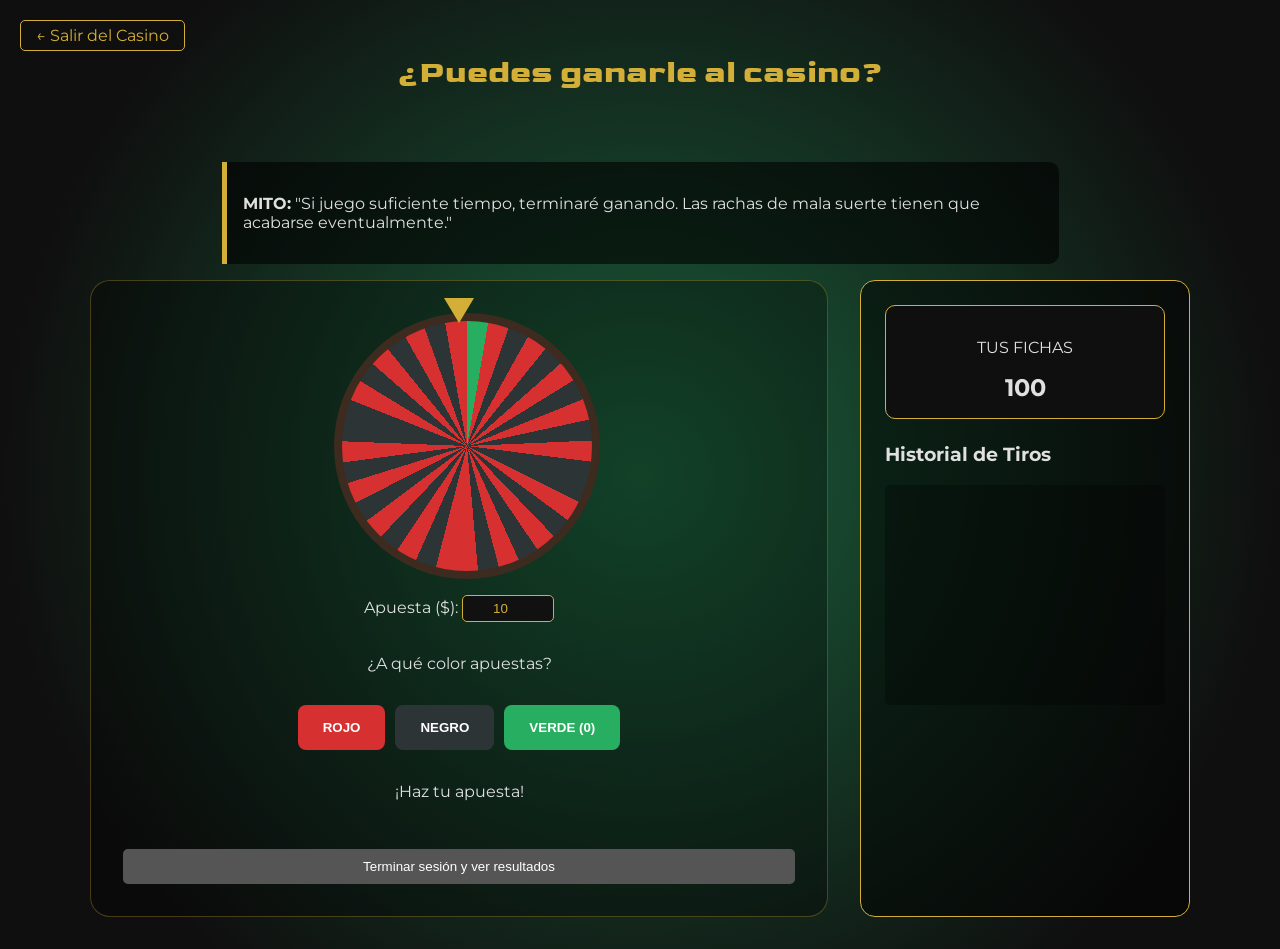
==== games/juego2.html @ fd995ca7 "Initial commit: Proyecto Rompiendo Mitos de Probabilidad" ====
<!DOCTYPE html>
<html lang="es">
<head>
    <meta charset="UTF-8">
    <meta name="viewport" content="width=device-width, initial-scale=1.0">
    <title>Juego 2: ¿Puedes ganarle al casino?</title>
    <link href="https://fonts.googleapis.com/css2?family=Goldman:wght@400;700&family=Montserrat:wght@300;600&display=swap" rel="stylesheet">
    <style>
        :root {
            --casino-green: #1a5e3a;
            --gold: #d4af37;
            --dark: #0f0f0f;
            --text-light: #e0e0e0;
            --red: #d63031;
            --black: #2d3436;
            --green: #27ae60;
        }

        body {
            font-family: 'Montserrat', sans-serif;
            background-color: var(--dark);
            color: var(--text-light);
            margin: 0;
            display: flex;
            flex-direction: column;
            align-items: center;
            min-height: 100vh;
            background-image: radial-gradient(circle at center, var(--casino-green) 0%, var(--dark) 80%);
        }

        .back-btn {
            position: absolute; top: 20px; left: 20px; color: var(--gold);
            text-decoration: none; border: 1px solid var(--gold); padding: 5px 15px;
            border-radius: 5px; transition: 0.3s; z-index: 10;
        }
        .back-btn:hover { background: var(--gold); color: var(--dark); }

        header { text-align: center; padding: 2rem; }
        h1 { font-family: 'Goldman', cursive; color: var(--gold); }

        .myth-box {
            background: rgba(0, 0, 0, 0.6); border-left: 5px solid var(--gold);
            padding: 1rem; margin: 1rem; max-width: 800px; border-radius: 0 10px 10px 0;
        }

        .game-layout {
            display: flex; flex-wrap: wrap; justify-content: center; gap: 2rem;
            width: 95%; max-width: 1100px; margin-bottom: 2rem;
        }

        .roulette-section {
            flex: 1; min-width: 320px; background: rgba(0,0,0,0.3);
            padding: 2rem; border-radius: 20px; border: 1px solid rgba(212,175,55,0.3);
            text-align: center;
        }

        /* Ruleta Visual */
        .wheel-container {
            width: 250px; height: 250px; margin: 0 auto 2rem; position: relative;
        }
        .wheel {
            width: 100%; height: 100%; border-radius: 50%; border: 8px solid #3d2b1f;
            background: conic-gradient(
                var(--green) 0deg 9.72deg,
                var(--red) 9.72deg 19.44deg,
                var(--black) 19.44deg 29.16deg,
                var(--red) 29.16deg 38.88deg,
                var(--black) 38.88deg 48.6deg,
                var(--red) 48.6deg 58.32deg,
                var(--black) 58.32deg 68.04deg,
                var(--red) 68.04deg 77.76deg,
                var(--black) 77.76deg 87.48deg,
                var(--red) 87.48deg 97.2deg,
                var(--black) 97.2deg 106.92deg,
                var(--black) 106.92deg 116.64deg,
                var(--red) 116.64deg 126.36deg,
                var(--black) 126.36deg 136.08deg,
                var(--red) 136.08deg 145.8deg,
                var(--black) 145.8deg 155.52deg,
                var(--red) 155.52deg 165.24deg,
                var(--black) 165.24deg 174.96deg,
                var(--red) 174.96deg 184.68deg,
                var(--red) 184.68deg 194.4deg,
                var(--black) 194.4deg 204.12deg,
                var(--red) 204.12deg 213.84deg,
                var(--black) 213.84deg 223.56deg,
                var(--red) 223.56deg 233.28deg,
                var(--black) 233.28deg 243deg,
                var(--red) 243deg 252.72deg,
                var(--black) 252.72deg 262.44deg,
                var(--red) 262.44deg 272.16deg,
                var(--black) 272.16deg 281.88deg,
                var(--black) 281.88deg 291.6deg,
                var(--red) 291.6deg 301.32deg,
                var(--black) 301.32deg 311.04deg,
                var(--red) 311.04deg 320.76deg,
                var(--black) 320.76deg 330.48deg,
                var(--red) 330.48deg 340.2deg,
                var(--black) 340.2deg 349.92deg,
                var(--red) 349.92deg 360deg
            );
            transition: transform 4s cubic-bezier(0.1, 0, 0.1, 1);
            position: relative;
        }
        .wheel-pointer {
            position: absolute; top: -15px; left: 50%; transform: translateX(-50%);
            width: 0; height: 0; border-left: 15px solid transparent;
            border-right: 15px solid transparent; border-top: 25px solid var(--gold);
            z-index: 5;
        }

        .betting-controls { display: flex; flex-direction: column; gap: 1rem; }
        .bet-options { display: flex; justify-content: center; gap: 10px; }
        .bet-btn {
            padding: 15px 25px; border: none; border-radius: 8px; font-weight: bold;
            cursor: pointer; transition: 0.2s; color: white;
        }
        .bet-red { background: var(--red); }
        .bet-black { background: var(--black); }
        .bet-green { background: var(--green); }
        .bet-btn:hover { transform: scale(1.05); filter: brightness(1.2); }
        .bet-btn:disabled { opacity: 0.5; cursor: not-allowed; }

        .amount-selector { margin-bottom: 1rem; }
        .amount-selector input {
            background: #111; color: var(--gold); border: 1px solid var(--gold);
            padding: 5px; width: 80px; text-align: center; border-radius: 5px;
        }

        .stats-panel {
            flex: 0 0 280px; background: rgba(0,0,0,0.5); padding: 1.5rem;
            border-radius: 15px; border: 1px solid var(--gold);
        }
        .balance-card {
            background: var(--dark); padding: 1rem; border-radius: 10px;
            text-align: center; margin-bottom: 1.5rem; border: 1px solid var(--gold);
        }
        .balance-card h2 { color: var(--gold-bright); margin: 0; }

        .history-list {
            height: 200px; overflow-y: auto; background: rgba(0,0,0,0.3);
            padding: 10px; font-family: monospace; font-size: 0.85rem; border-radius: 5px;
        }
        .history-entry { margin-bottom: 5px; padding-bottom: 2px; border-bottom: 1px solid #333; }

        .modal {
            position: fixed; top: 0; left: 0; width: 100%; height: 100%;
            background: rgba(0,0,0,0.9); display: none; align-items: center;
            justify-content: center; z-index: 100;
        }
        .modal-content {
            background: var(--dark); border: 2px solid var(--gold);
            padding: 2.5rem; border-radius: 20px; max-width: 500px; text-align: center;
        }
        .btn-exit {
            background: var(--neon-pink, #ff0055); color: white; border: none;
            padding: 10px 20px; border-radius: 5px; cursor: pointer; margin-top: 1rem;
        }
    </style>
</head>
<body>
    <a href="../index.html" class="back-btn">← Salir del Casino</a>

    <header>
        <h1>¿Puedes ganarle al casino?</h1>
    </header>

    <div class="myth-box">
        <p><strong>MITO:</strong> "Si juego suficiente tiempo, terminaré ganando. Las rachas de mala suerte tienen que acabarse eventualmente."</p>
    </div>

    <main class="game-layout">
        <section class="roulette-section">
            <div class="wheel-container">
                <div class="wheel-pointer"></div>
                <div class="wheel" id="wheel"></div>
            </div>

            <div class="amount-selector">
                <label>Apuesta ($): </label>
                <input type="number" id="betAmount" value="10" min="10" max="100" step="10">
            </div>

            <div class="betting-controls">
                <p>¿A qué color apuestas?</p>
                <div class="bet-options">
                    <button class="bet-btn bet-red" onclick="play('rojo')">ROJO</button>
                    <button class="bet-btn bet-black" onclick="play('negro')">NEGRO</button>
                    <button class="bet-btn bet-green" onclick="play('verde')">VERDE (0)</button>
                </div>
                <p id="status-text">¡Haz tu apuesta!</p>
                <button onclick="showFinalResults()" class="btn-exit" style="background: #555;">Terminar sesión y ver resultados</button>
            </div>
        </section>

        <section class="stats-panel">
            <div class="balance-card">
                <p>TUS FICHAS</p>
                <h2 id="balance">100</h2>
            </div>
            <h3>Historial de Tiros</h3>
            <div class="history-list" id="history"></div>
        </section>
    </main>

    <div class="modal" id="resultModal">
        <div class="modal-content">
            <h2 id="modalTitle">Fin de la Sesión</h2>
            <div id="modalStats"></div>
            <hr style="margin: 1.5rem 0; opacity: 0.3;">
            <p id="modalConclusion"></p>
            <button onclick="location.reload()" class="bet-btn bet-green">Jugar de nuevo</button>
            <a href="../index.html" style="display:block; margin-top: 10px; color: var(--gold);">Volver al menú principal</a>
        </div>
    </div>

    <script>
        let balance = 100;
        const initialBalance = 100;
        let totalPlays = 0;
        let isSpinning = false;
        let currentRotation = 0;

        const rouletteNumbers = [
            { n: 0, c: 'verde' }, { n: 32, c: 'rojo' }, { n: 15, c: 'negro' }, { n: 19, c: 'rojo' }, 
            { n: 4, c: 'negro' }, { n: 21, c: 'rojo' }, { n: 2, c: 'negro' }, { n: 25, c: 'rojo' }, 
            { n: 17, c: 'negro' }, { n: 34, c: 'rojo' }, { n: 6, c: 'negro' }, { n: 27, c: 'rojo' }, 
            { n: 13, c: 'negro' }, { n: 36, c: 'rojo' }, { n: 11, c: 'negro' }, { n: 30, c: 'rojo' }, 
            { n: 8, c: 'negro' }, { n: 23, c: 'rojo' }, { n: 10, c: 'negro' }, { n: 5, c: 'rojo' }, 
            { n: 24, c: 'negro' }, { n: 16, c: 'rojo' }, { n: 33, c: 'negro' }, { n: 1, c: 'rojo' }, 
            { n: 20, c: 'negro' }, { n: 14, c: 'rojo' }, { n: 31, c: 'negro' }, { n: 9, c: 'rojo' }, 
            { n: 22, c: 'negro' }, { n: 18, c: 'rojo' }, { n: 29, c: 'negro' }, { n: 7, c: 'rojo' }, 
            { n: 28, c: 'negro' }, { n: 12, c: 'rojo' }, { n: 35, c: 'negro' }, { n: 3, c: 'rojo' }, 
            { n: 26, c: 'negro' }
        ];

        function play(choice) {
            if (isSpinning) return;
            const amount = parseInt(document.getElementById('betAmount').value);
            
            if (isNaN(amount) || amount < 10) {
                alert("La apuesta mínima es de 10 fichas.");
                return;
            }

            if (balance < -900) {
                alert("El casino te ha cortado el crédito. Estás demasiado endeudado.");
                showFinalResults();
                return;
            }

            isSpinning = true;
            document.getElementById('status-text').innerText = "¡La bola está girando!";
            
            const winningIndex = Math.floor(Math.random() * 37);
            const winningNumber = rouletteNumbers[winningIndex];
            
            // Calcular rotación (cada número ocupa ~9.72 grados)
            const extraDegrees = (winningIndex * (360/37));
            const totalSpins = 5 + Math.floor(Math.random() * 5);
            currentRotation += (totalSpins * 360) + extraDegrees;
            
            const wheel = document.getElementById('wheel');
            wheel.style.transform = `rotate(-${currentRotation}deg)`;

            setTimeout(() => {
                isSpinning = false;
                processResult(choice, amount, winningNumber);
            }, 4000);
        }

        function processResult(choice, amount, winner) {
            totalPlays++;
            let win = false;
            let profit = 0;

            if (choice === winner.c) {
                win = true;
                // Si es verde paga 35 a 1 en la vida real, pero el prompt dice "duplica"
                // Para ser fieles al prompt pero realistas con el riesgo, el verde pagará x10
                profit = choice === 'verde' ? amount * 10 : amount;
                balance += profit;
            } else {
                profit = -amount;
                balance += profit;
            }

            const status = document.getElementById('status-text');
            status.innerHTML = `Salió el <strong style="color:${getColorHex(winner.c)}">${winner.n} (${winner.c.toUpperCase()})</strong>. <br> ` + 
                             (win ? `<span style="color:var(--green)">¡GANASTE $${profit}!</span>` : `<span style="color:var(--red)">PERDISTE $${amount}</span>`);

            updateUI(winner, win, amount, profit);
        }

        function getColorHex(c) {
            if (c === 'rojo') return '#ff4d4d';
            if (c === 'negro') return '#888';
            return '#2ecc71';
        }

        function updateUI(winner, win, bet, profit) {
            document.getElementById('balance').innerText = balance;
            
            const entry = document.createElement('div');
            entry.className = 'history-entry';
            entry.innerHTML = `#${totalPlays}: <strong>${winner.n} ${winner.c[0].toUpperCase()}</strong> | Apuesta: ${bet} | ${win ? '✅ +'+profit : '❌ -'+bet}`;
            const history = document.getElementById('history');
            history.prepend(entry);
        }

        function showFinalResults() {
            const modal = document.getElementById('resultModal');
            const stats = document.getElementById('modalStats');
            const conclusion = document.getElementById('modalConclusion');
            
            modal.style.display = 'flex';
            stats.innerHTML = `
                <p>Dinero inicial: <strong>$${initialBalance}</strong></p>
                <p>Dinero final: <strong style="color:${balance < initialBalance ? 'var(--red)' : 'var(--green)'}">$${balance}</strong></p>
                <p>Jugadas totales: <strong>${totalPlays}</strong></p>
            `;
            
            conclusion.innerText = "A largo plazo, el casino siempre gana. El número 0 verde otorga una ventaja estadística a la casa que hace que, matemáticamente, cuanto más tiempo juegues, más probable sea que termines en negativo.";
        }
    </script>
</body>
</html>
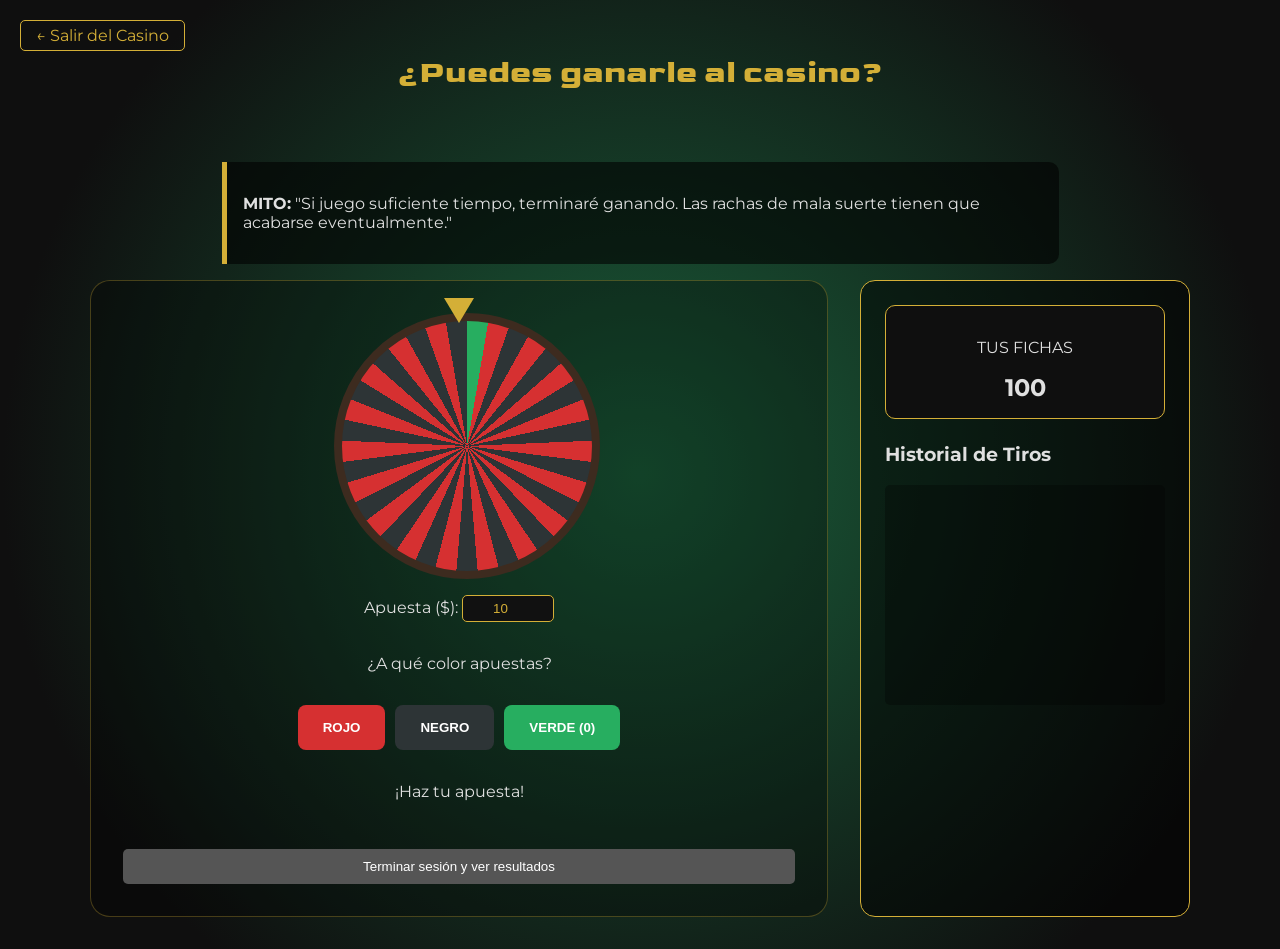
==== commit 7603e772: "Fix: Implementada fuente de verdad única basada en ángulo final para la ruleta del Juego 2" ====
--- a/games/juego2.html
+++ b/games/juego2.html
@@ -234,6 +234,23 @@
             { n: 26, c: 'negro' }
         ];
 
+        // Generar la ruleta visualmente basada en el array de números (Fuente de Verdad Única)
+        function initWheel() {
+            const wheel = document.getElementById('wheel');
+            const sectorDegrees = 360 / 37;
+            let gradient = "conic-gradient(";
+            
+            rouletteNumbers.forEach((num, i) => {
+                const color = num.c === 'verde' ? 'var(--green)' : (num.c === 'rojo' ? 'var(--red)' : 'var(--black)');
+                const start = i * sectorDegrees;
+                const end = (i + 1) * sectorDegrees;
+                gradient += `${color} ${start}deg ${end}deg${i === 36 ? '' : ','}`;
+            });
+            
+            gradient += ")";
+            wheel.style.background = gradient;
+        }
+
         function play(choice) {
             if (isSpinning) return;
             const amount = parseInt(document.getElementById('betAmount').value);
@@ -252,22 +269,33 @@
             isSpinning = true;
             document.getElementById('status-text').innerText = "¡La bola está girando!";
             
-            const winningIndex = Math.floor(Math.random() * 37);
-            const winningNumber = rouletteNumbers[winningIndex];
-            
-            // Calcular rotación (cada número ocupa ~9.72 grados)
-            const extraDegrees = (winningIndex * (360/37));
-            const totalSpins = 5 + Math.floor(Math.random() * 5);
-            currentRotation += (totalSpins * 360) + extraDegrees;
+            // 1. Decidimos la fuerza del giro (ángulo aleatorio)
+            const extraSpins = (10 + Math.floor(Math.random() * 5)) * 360; 
+            const randomAngle = Math.random() * 360;
+            currentRotation += extraSpins + randomAngle;
             
             const wheel = document.getElementById('wheel');
-            wheel.style.transform = `rotate(-${currentRotation}deg)`;
-
+            wheel.style.transform = `rotate(${currentRotation}deg)`;
+
+            // 2. Calculamos el resultado basándonos ÚNICAMENTE en dónde se detuvo
             setTimeout(() => {
                 isSpinning = false;
+                
+                // Normalizamos el ángulo final a un rango de 0-360
+                const normalizedAngle = currentRotation % 360;
+                const sectorDegrees = 360 / 37;
+                
+                // El puntero está arriba (0°). Al rotar la rueda +X grados, 
+                // el puntero apunta al sector que estaba en (360 - X)
+                const winningIndex = (37 - Math.floor(normalizedAngle / sectorDegrees)) % 37;
+                const winningNumber = rouletteNumbers[winningIndex];
+                
                 processResult(choice, amount, winningNumber);
             }, 4000);
         }
+
+        // Inicializar ruleta al cargar
+        initWheel();
 
         function processResult(choice, amount, winner) {
             totalPlays++;
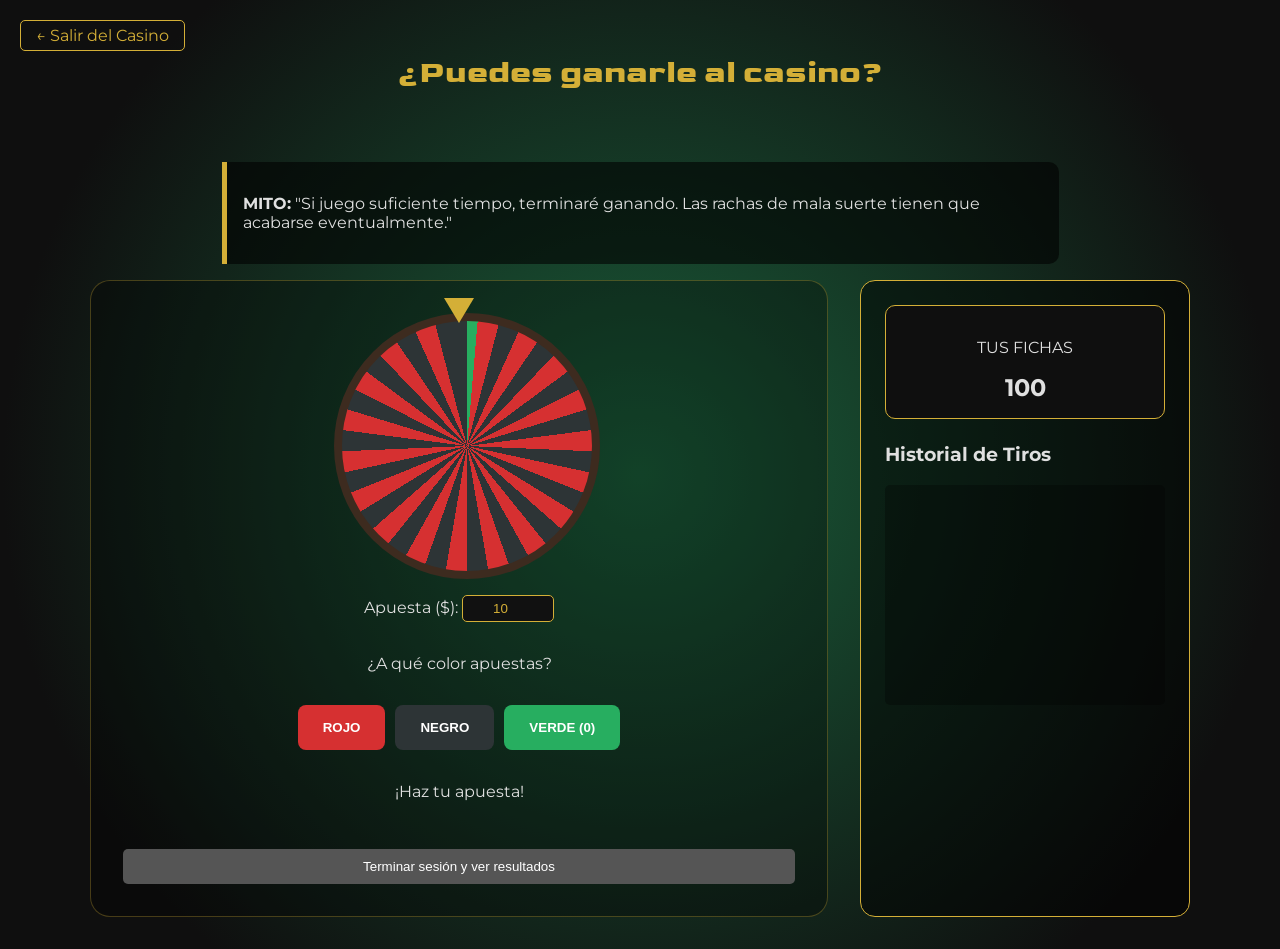
==== commit 8a03be6f: "Fix: Sincronización milimétrica de la ruleta mediante offset de medio sector en el Juego 2" ====
--- a/games/juego2.html
+++ b/games/juego2.html
@@ -240,10 +240,14 @@
             const sectorDegrees = 360 / 37;
             let gradient = "conic-gradient(";
             
+            // Aplicamos un desfase inicial de medio sector para que el puntero 
+            // quede en el CENTRO del primer color (el verde) cuando rotación = 0
+            const startOffset = - (sectorDegrees / 2);
+            
             rouletteNumbers.forEach((num, i) => {
                 const color = num.c === 'verde' ? 'var(--green)' : (num.c === 'rojo' ? 'var(--red)' : 'var(--black)');
-                const start = i * sectorDegrees;
-                const end = (i + 1) * sectorDegrees;
+                const start = (i * sectorDegrees) + startOffset;
+                const end = ((i + 1) * sectorDegrees) + startOffset;
                 gradient += `${color} ${start}deg ${end}deg${i === 36 ? '' : ','}`;
             });
             
@@ -267,7 +271,7 @@
             }
 
             isSpinning = true;
-            document.getElementById('status-text').innerText = "¡La bola está girando!";
+            document.getElementById('status-text').innerHTML = "¡La bola está girando! <br><span style='font-size:0.8rem; color:var(--gold)'>Sincronizando física visual...</span>";
             
             // 1. Decidimos la fuerza del giro (ángulo aleatorio)
             const extraSpins = (10 + Math.floor(Math.random() * 5)) * 360; 
@@ -277,7 +281,7 @@
             const wheel = document.getElementById('wheel');
             wheel.style.transform = `rotate(${currentRotation}deg)`;
 
-            // 2. Calculamos el resultado basándonos ÚNICAMENTE en dónde se detuvo
+            // 2. Calculamos el resultado basándonos ÚNICAMENTE en dónde se detuvo el DOM al final
             setTimeout(() => {
                 isSpinning = false;
                 
@@ -285,12 +289,15 @@
                 const normalizedAngle = currentRotation % 360;
                 const sectorDegrees = 360 / 37;
                 
-                // El puntero está arriba (0°). Al rotar la rueda +X grados, 
-                // el puntero apunta al sector que estaba en (360 - X)
+                // CÁLCULO GEOMÉTRICO ROBUSTO:
+                // Como giramos en sentido horario (+), el puntero retrocede por el array.
+                // El winningIndex es (37 - floor(angulo / sector)) % 37.
+                // No necesitamos offset en el cálculo porque ya lo aplicamos al gradiente visual.
                 const winningIndex = (37 - Math.floor(normalizedAngle / sectorDegrees)) % 37;
-                const winningNumber = rouletteNumbers[winningIndex];
+                const winner = rouletteNumbers[winningIndex];
                 
-                processResult(choice, amount, winningNumber);
+                // Procesamos el resultado con datos frescos
+                processResult(choice, amount, winner);
             }, 4000);
         }
 
@@ -299,14 +306,12 @@
 
         function processResult(choice, amount, winner) {
             totalPlays++;
-            let win = false;
+            let win = (choice === winner.c);
             let profit = 0;
 
-            if (choice === winner.c) {
-                win = true;
-                // Si es verde paga 35 a 1 en la vida real, pero el prompt dice "duplica"
-                // Para ser fieles al prompt pero realistas con el riesgo, el verde pagará x10
-                profit = choice === 'verde' ? amount * 10 : amount;
+            if (win) {
+                // Si es verde paga 10x, si es rojo/negro duplica lo apostado
+                profit = (winner.c === 'verde') ? amount * 10 : amount;
                 balance += profit;
             } else {
                 profit = -amount;
